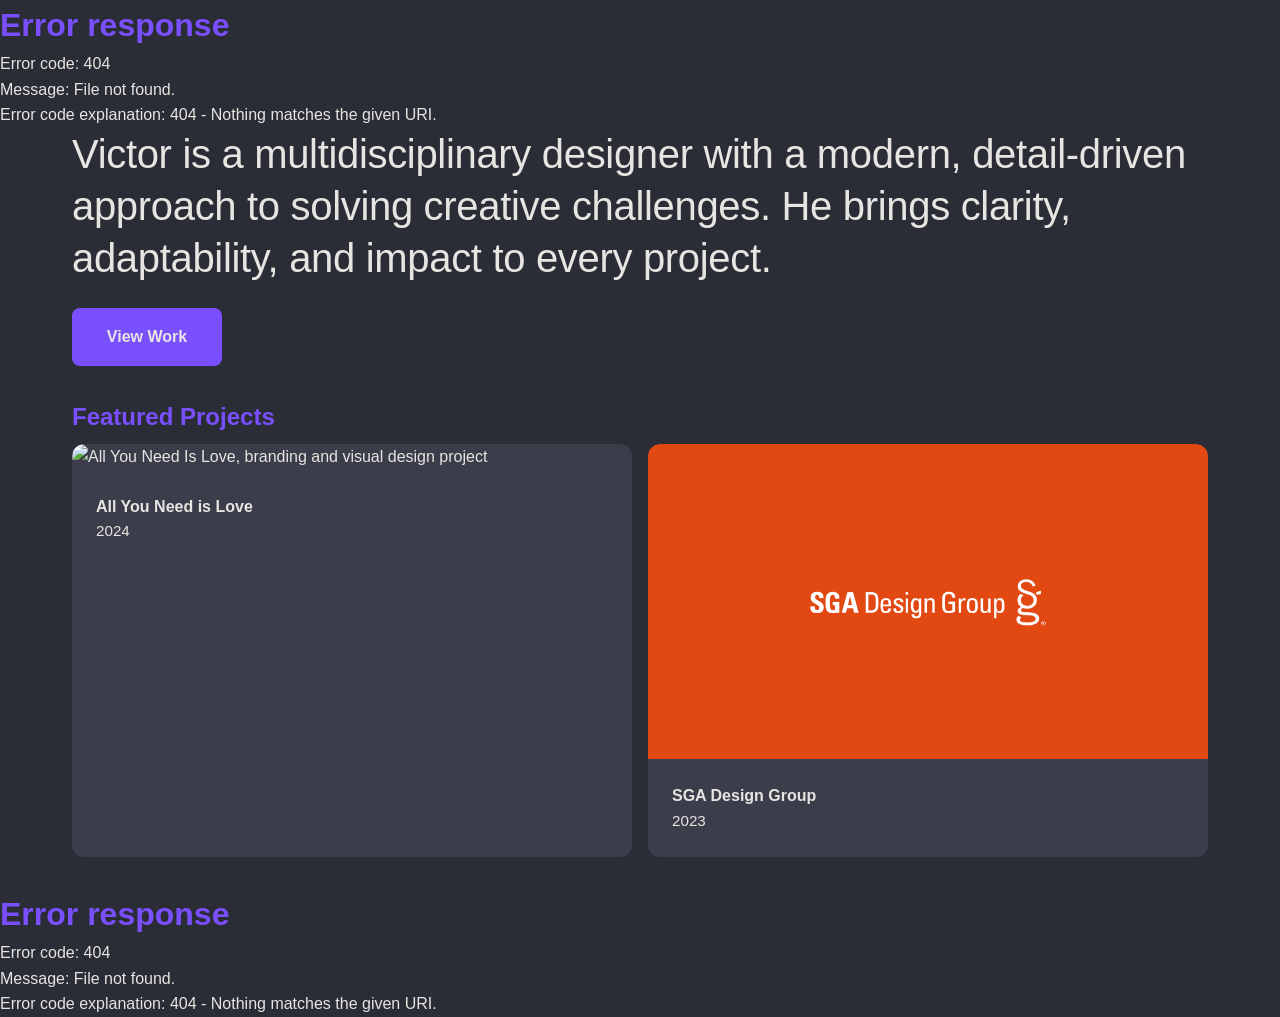
==== index.html @ 391f3556 "Uploading Website Files adding all currently existing items" ====
<!DOCTYPE html>
<html lang="en">
  <head>
    <meta charset="UTF-8" />
    <meta name="viewport" content="width=device-width, initial-scale=1.0" />

    <title>Victor Davalos - Home</title>
    <meta
      name="description"
      content="Portfolio of Victor Davalos, a multidisciplinary designer specializing in branding, web design, and visual storytelling. View selected projects and creative work."
    />

    <link rel="icon" href="images/victor-favicon.png" type="image/png" />

    <link rel="stylesheet" href="css/styles.css" />
    <link rel="stylesheet" href="fonts/general-sans.css" />

    <!-- Font Awesome -->
    <link
      rel="stylesheet"
      href="https://cdnjs.cloudflare.com/ajax/libs/font-awesome/6.5.0/css/all.min.css"
      xintegrity="sha512-..."
      crossorigin="anonymous"
      referrerpolicy="no-referrer"
    />

    <!-- Google tag (gtag.js) -->
    <script
      async
      src="https://www.googletagmanager.com/gtag/js?id=G-G0QV179QLV"
    ></script>
    <script>
      window.dataLayer = window.dataLayer || [];
      function gtag() {
        dataLayer.push(arguments);
      }
      gtag("js", new Date());

      gtag("config", "G-G0QV179QLV");
    </script>
  </head>

  <body>
    <div id="header"></div>
    <main>
      <section class="full-width bg-dark mb-4">
        <div class="container splash-content">
          <h1>
            Victor is a multidisciplinary designer with a modern, detail-driven
            approach to solving creative challenges. He brings clarity,
            adaptability, and impact to every project.
          </h1>
          <a href="work" class="splash-button">View Work</a>
        </div>
      </section>
      <section class="container mb-4">
        <h2 class="mb-1">Featured Projects</h2>

        <div class="projects-grid">
          <a href="all-you-need-is-love" class="project-card">
            <img
              src="images/Toyland Ball/toylandball thumbnail.png"
              alt="All You Need Is Love, branding and visual design project"
            />
            <div class="project-info">
              <h3>All You Need is Love</h3>
              <p>2024</p>
            </div>
          </a>
          <a href="sga-design-group" class="project-card">
            <img
              src="images/SGA-design-group/sga thumbnail.png"
              alt="SGA Design Group, brand identity and web design project"
            />
            <div class="project-info">
              <h3>SGA Design Group</h3>
              <p>2023</p>
            </div>
          </a>
        </div>
      </section>
    </main>

    <div id="footer"></div>
    <script src="script.js"></script>
  </body>
</html>
---- css/styles.css ----
/* ===================================
   CSS VARIABLES
   =================================== */
:root {
  --primary: #7a4fff;
  --charcoal: #2a2c36;
  --softnoir: #3b3d4a;
  --accent: #e6e5e1;
}

/* ===================================
   BASE STYLES
   =================================== */
* {
  margin: 0;
  padding: 0;
  box-sizing: border-box;
}

html {
  height: 100%;
  font-family: "General Sans", sans-serif;
  scroll-behavior: smooth;
}

body {
  min-height: 100vh;
  display: flex;
  flex-direction: column;
  background-color: var(--charcoal);
  color: var(--accent);
  line-height: 1.6;
  font-size: 16px;
}

body.no-scroll,
body.menu-open {
  height: 100%;
  overflow: hidden;
  width: 100%;
}

body.menu-open {
  background-color: var(--softnoir);
}

main {
  flex: 1;
}

/* ===================================
   TYPOGRAPHY
   =================================== */
h1 {
  font-size: 2em;
  color: var(--primary);
}

h2 {
  font-size: 1.5em;
  color: var(--primary);
  margin-bottom: 0.25rem;
}

h3 {
  font-size: 1em;
  font-weight: 600;
  color: var(--accent);
}

p {
  color: var(--accent);
}

ul {
  padding-left: 1.25rem;
}

li {
  margin-bottom: 0.5rem;
}

/* ===================================
   LAYOUT CONTAINERS
   =================================== */
.container {
  max-width: 1200px;
  width: 100%;
  padding: 0 2rem;
  margin: 0 auto;
}

.full-width {
  width: 100%;
  background-color: var(--charcoal);
  color: var(--accent);
}

/* ===================================
   ACCESSIBILITY
   =================================== */
a:focus-visible,
button:focus-visible {
  outline: 2px solid var(--primary);
  outline-offset: 2px;
}

/* ===================================
   NAVIGATION
   =================================== */
.site-nav {
  background-color: var(--charcoal);
  width: 100%;
  z-index: 1000;
}

.nav-container {
  max-width: 1200px;
  margin: 0 auto;
  padding: 1rem 2rem;
}

.nav-inner {
  display: flex;
  align-items: center;
  height: 64px;
  justify-content: space-between;
}

.site-title {
  display: flex;
  align-items: center;
  text-decoration: none;
  cursor: pointer;
}

.site-title a {
  color: inherit;
  text-decoration: none;
}

.site-title span {
  font-weight: 600;
  font-size: 1.25rem;
  margin-left: 0.75rem;
  line-height: 1;
  white-space: nowrap;
  color: var(--accent);
}

.site-logo {
  display: block;
  object-fit: contain;
  max-height: 32px;
  max-width: 265px;
  width: auto;
  height: auto;
}

.menu-toggle {
  position: relative;
  width: 36px;
  height: 24px;
  background: none;
  border: none;
  cursor: pointer;
  z-index: 1100;
  display: flex;
  align-items: center;
  justify-content: center;
  padding: 0;
  color: var(--accent);
  transform: translateY(-2px);
}

.menu-toggle span {
  display: block;
  position: absolute;
  width: 24px;
  height: 3px;
  background-color: var(--accent);
  border-radius: 3px;
  transition: all 0.3s ease;
  top: 50%;
  left: 50%;
  transform: translate(-50%, -50%);
}

.menu-toggle span::before,
.menu-toggle span::after {
  content: "";
  display: block;
  position: absolute;
  width: 24px;
  height: 3px;
  background-color: var(--accent);
  border-radius: 3px;
  transition: all 0.3s ease;
  left: 0;
}

.menu-toggle span::before {
  top: -8px;
}

.menu-toggle span::after {
  top: 8px;
}

.menu-toggle.active span {
  background-color: transparent;
}

.menu-toggle.active span::before {
  top: 0;
  transform: rotate(45deg);
}

.menu-toggle.active span::after {
  top: 0;
  transform: rotate(-45deg);
}

.menu {
  display: flex;
  position: fixed;
  top: 0;
  left: 0;
  width: 100vw;
  height: 100vh;
  background-color: var(--softnoir);
  flex-direction: column;
  align-items: center;
  justify-content: center;
  gap: 3rem;
  opacity: 0;
  pointer-events: none;
  transform: translateY(-20px);
  transition: transform 0.4s cubic-bezier(0.4, 0, 0.2, 1),
    opacity 0.4s cubic-bezier(0.4, 0, 0.2, 1);
  z-index: 999;
}

.menu.active {
  opacity: 1;
  pointer-events: auto;
  transform: translateY(0);
}

.menu.active .menu-list li {
  opacity: 1;
  transform: translateY(0);
  transition-delay: 0.15s;
}

.menu-list {
  display: flex;
  list-style: none;
  flex-direction: column;
  gap: 2rem;
  width: 100%;
  padding: 0 5rem;
  text-align: center;
  align-items: flex-start;
}

.menu-list li {
  width: 100%;
  border-bottom: 1px solid rgba(255, 255, 255, 0.1);
  padding-bottom: 0.5rem;
  opacity: 0;
  transform: translateY(10px);
  transition: opacity 0.3s ease, transform 0.3s ease;
}

.menu-list li a {
  display: block;
  width: 100%;
  color: var(--accent);
  font-size: 1.25rem;
  font-weight: 600;
  text-decoration: none;
  transition: color 0.2s ease;
}

.menu-list li a:hover,
.menu-list li a.active {
  color: var(--primary);
}

.menu-social {
  list-style: none;
  display: flex;
  gap: 1.5rem;
  padding: 0;
  margin: 0;
  justify-content: center;
}

.menu-social li a {
  color: var(--accent);
  font-size: 1.5rem;
  transition: color 0.2s ease, transform 0.2s ease;
}

.menu-social li a:hover {
  color: var(--primary);
  transform: scale(1.1);
}

.nav-divider {
  display: none;
}

/* ===================================
   SPLASH SECTION
   =================================== */
.splash-content {
  display: flex;
  flex-direction: column;
  justify-content: center;
}

.splash-content h1 {
  text-align: left;
  color: var(--accent);
  font-weight: 400;
  font-size: 1.5rem;
  line-height: 2rem;
}

.splash-content img {
  display: block;
  width: 100%;
  object-fit: cover;
  border-radius: 12px;
}

.splash-button {
  display: inline-block;
  margin-top: 1.5rem;
  padding: 1rem 1.5rem;
  background-color: var(--primary);
  color: var(--accent);
  font-size: 1rem;
  font-weight: 600;
  text-decoration: none;
  border: none;
  border-radius: 8px;
  cursor: pointer;
  width: 100%;
  max-width: 150px;
  text-align: center;
  transition: transform 0.3s ease, box-shadow 0.3s ease;
  outline: none;
}

.splash-button:hover {
  transform: translateY(-4px);
  box-shadow: 0 8px 20px rgba(0, 0, 0, 0.12);
}

.splash-button:focus-visible {
  outline: 2px solid var(--accent);
  outline-offset: 4px;
}

/* ===================================
   PROJECTS
   =================================== */
.projects-grid {
  display: grid;
  gap: 1rem;
  grid-template-columns: repeat(auto-fit, minmax(300px, 1fr));
  max-width: 1200px;
  margin: 0 auto;
}

.project-card {
  display: block;
  border-radius: 12px;
  background-color: var(--softnoir);
  transition: transform 0.3s ease, box-shadow 0.3s ease;
  overflow: hidden;
  height: 100%;
  text-decoration: none;
  color: inherit;
  outline: none;
}

.project-card:hover {
  transform: translateY(-6px);
  box-shadow: 0 0 0 2px var(--primary), 0 12px 24px rgba(0, 0, 0, 0.1);
}

.project-card:focus-visible {
  box-shadow: 0 0 0 2px var(--primary);
}

.project-card img {
  display: block;
  width: 100%;
  height: auto;
  border-radius: 12px 12px 0 0;
}

.project-card .project-info {
  padding: 1.5em;
}

.project-card h3 {
  color: var(--accent);
}

.project-card p {
  font-size: 0.95rem;
}

.project-card .project-link {
  display: inline-block;
  margin-top: 0.75rem;
  color: var(--primary);
  font-weight: 600;
  text-decoration: none;
  transition: all 0.2s ease-in-out;
}

.project-card .project-link:hover {
  text-decoration: underline;
  transform: translateX(2px);
}

/* ===================================
   WORK/JOB ENTRIES
   =================================== */
.job-container {
  margin-bottom: 1.5rem;
}

.job-container:last-child {
  margin-bottom: 0;
}

.work-entry {
  animation: fadeInUp 0.4s ease both;
}

.work-heading {
  display: flex;
  flex-direction: column;
  gap: 0.25rem;
}

.work-title {
  font-size: 2rem;
  font-weight: 600;
  letter-spacing: -0.5px;
  margin: 0;
}

.work-meta {
  font-size: 0.95rem;
  font-weight: 400;
  display: flex;
  gap: 0.5rem;
  align-items: center;
}

.separator {
  opacity: 0.6;
}

.work-line {
  width: 100%;
  height: 1px;
  background: var(--accent);
  margin: 1rem 0;
}

.work-description {
  font-size: 1rem;
  line-height: 1.75;
}

/* ===================================
   CONTACT
   =================================== */
.contact-link,
.contact-me a {
  color: var(--accent);
  text-decoration: none;
  transition: color 0.2s ease;
}

.contact-link:hover,
.contact-me a:hover {
  color: var(--primary);
}

/* ===================================
   IMAGE GRID & LIGHTBOX
   =================================== */
.image-grid {
  display: grid;
  grid-template-columns: 1fr;
  gap: 1.5rem;
}

.image-grid figure {
  background-color: var(--softnoir);
  border-radius: 12px;
  margin: 0;
  overflow: hidden;
  transition: transform 0.3s ease, box-shadow 0.3s ease;
  box-shadow: 0 4px 12px rgba(0, 0, 0, 0.06);
}

.image-grid figure:hover {
  transform: translateY(-6px);
  box-shadow: 0 0 0 2px var(--primary), 0 12px 24px rgba(0, 0, 0, 0.1);
}

.image-grid figure img {
  display: block;
  width: 100%;
  height: auto;
  background-color: var(--softnoir);
}

.image-grid figure figcaption {
  text-align: center;
  padding: 1em;
}

.image-grid:focus-visible {
  box-shadow: 0 0 0 2px var(--primary);
  border-radius: 12px;
}

.grid-title {
  margin-bottom: 0.75rem;
}

.lightbox {
  display: none;
  position: fixed;
  inset: 0;
  background-color: var(--softnoir);
  justify-content: center;
  align-items: center;
  z-index: 1000;
}

.lightbox-full {
  max-width: 90%;
  max-height: 90%;
  border-radius: 12px;
  animation: fadeIn 0.3s ease;
}

.lightbox-close {
  position: absolute;
  top: 2rem;
  right: 2rem;
  font-size: 2rem;
  color: white;
  cursor: pointer;
}

.lightbox-prev,
.lightbox-next {
  position: absolute;
  top: 50%;
  transform: translateY(-50%);
  font-size: 2.5rem;
  color: white;
  background: none;
  border: none;
  cursor: pointer;
  z-index: 1001;
  padding: 0 1rem;
  opacity: 0.8;
  transition: opacity 0.2s;
}

.lightbox-prev:hover,
.lightbox-next:hover {
  opacity: 1;
}

.lightbox-prev {
  left: 1rem;
}

.lightbox-next {
  right: 1rem;
}

/* ===================================
   FOOTER
   =================================== */
.site-footer {
  font-size: 0.9rem;
  color: var(--accent);
  background-color: var(--charcoal);
  border-top: 1px solid #000;
  padding: 2rem;
}

.footer-content {
  text-align: center;
}

/* ===================================
   SPACING UTILITIES
   =================================== */
.mt-0 {
  margin-top: 0;
}
.mb-0 {
  margin-bottom: 0;
}
.pt-0 {
  padding-top: 0;
}
.pb-0 {
  padding-bottom: 0;
}
.ml-0 {
  margin-left: 0;
}
.mr-0 {
  margin-right: 0;
}
.pl-0 {
  padding-left: 0;
}
.pr-0 {
  padding-right: 0;
}

.mt-1 {
  margin-top: 0.5rem;
}
.mb-1 {
  margin-bottom: 0.5rem;
}
.pt-1 {
  padding-top: 0.5rem;
}
.pb-1 {
  padding-bottom: 0.5rem;
}
.ml-1 {
  margin-left: 0.5rem;
}
.mr-1 {
  margin-right: 0.5rem;
}
.pl-1 {
  padding-left: 0.5rem;
}
.pr-1 {
  padding-right: 0.5rem;
}

.mt-2 {
  margin-top: 1rem;
}
.mb-2 {
  margin-bottom: 1rem;
}
.pt-2 {
  padding-top: 1rem;
}
.pb-2 {
  padding-bottom: 1rem;
}
.ml-2 {
  margin-left: 1rem;
}
.mr-2 {
  margin-right: 1rem;
}
.pl-2 {
  padding-left: 1rem;
}
.pr-2 {
  padding-right: 1rem;
}

.mt-3 {
  margin-top: 1.5rem;
}
.mb-3 {
  margin-bottom: 1.5rem;
}
.pt-3 {
  padding-top: 1.5rem;
}
.pb-3 {
  padding-bottom: 1.5rem;
}
.ml-3 {
  margin-left: 1.5rem;
}
.mr-3 {
  margin-right: 1.5rem;
}
.pl-3 {
  padding-left: 1.5rem;
}
.pr-3 {
  padding-right: 1.5rem;
}

.mt-4 {
  margin-top: 2rem;
}
.mb-4 {
  margin-bottom: 2rem;
}
.pt-4 {
  padding-top: 2rem;
}
.pb-4 {
  padding-bottom: 2rem;
}
.ml-4 {
  margin-left: 2rem;
}
.mr-4 {
  margin-right: 2rem;
}
.pl-4 {
  padding-left: 2rem;
}
.pr-4 {
  padding-right: 2rem;
}

.mt-5 {
  margin-top: 3rem;
}
.mb-5 {
  margin-bottom: 3rem;
}
.pt-5 {
  padding-top: 3rem;
}
.pb-5 {
  padding-bottom: 3rem;
}
.ml-5 {
  margin-left: 3rem;
}
.mr-5 {
  margin-right: 3rem;
}
.pl-5 {
  padding-left: 3rem;
}
.pr-5 {
  padding-right: 3rem;
}

.mt-6 {
  margin-top: 4rem;
}
.mb-6 {
  margin-bottom: 4rem;
}
.pt-6 {
  padding-top: 4rem;
}
.pb-6 {
  padding-bottom: 4rem;
}
.ml-6 {
  margin-left: 4rem;
}
.mr-6 {
  margin-right: 4rem;
}
.pl-6 {
  padding-left: 4rem;
}
.pr-6 {
  padding-right: 4rem;
}

/* ===================================
   ANIMATIONS
   =================================== */
@keyframes fadeIn {
  from {
    opacity: 0;
    transform: scale(0.98);
  }
  to {
    opacity: 1;
    transform: scale(1);
  }
}

@keyframes fadeInUp {
  from {
    opacity: 0;
    transform: translateY(10px);
  }
  to {
    opacity: 1;
    transform: translateY(0);
  }
}

/* ===================================
   MEDIA QUERIES - TABLET (640px+)
   =================================== */
@media (min-width: 640px) {
  .splash-content h1 {
    font-size: 2rem;
    line-height: 2.75rem;
  }

  .image-grid {
    grid-template-columns: repeat(2, 1fr);
  }

  .image-grid > :last-child:nth-child(odd) {
    grid-column: span 2;
  }
}

/* ===================================
   MEDIA QUERIES - DESKTOP (1024px+)
   =================================== */
@media (min-width: 1024px) {
  .menu-toggle {
    display: none;
  }

  .menu {
    display: flex !important;
    position: static;
    width: auto;
    height: auto;
    background-color: transparent;
    flex-direction: row;
    align-items: center;
    justify-content: flex-end;
    opacity: 1 !important;
    transform: none !important;
    gap: 2rem;
    padding: 0;
    pointer-events: auto;
  }

  .menu-list {
    flex-direction: row;
    gap: 1.5rem;
    width: auto;
    padding: 0;
    margin: 0;
    text-align: left;
    align-items: center;
    height: 40px;
  }

  .menu-list li {
    width: auto;
    border-bottom: none;
    padding-bottom: 0;
    opacity: 1 !important;
    transform: none !important;
  }

  .menu-list li a {
    width: auto;
    font-size: 1rem;
  }

  .menu-social {
    justify-content: flex-start;
    align-items: center;
  }

  .menu-social li {
    margin-bottom: 0;
  }

  .menu-social li a {
    font-size: 1.25rem;
  }

  .nav-divider {
    display: block;
    width: 2px;
    height: 24px;
    background-color: var(--softnoir);
  }

  .splash-content h1 {
    font-size: 2.5rem;
    line-height: 3.25rem;
    letter-spacing: -0.02rem;
  }
}

/* ===================================
   REDUCED MOTION
   =================================== */
@media (prefers-reduced-motion: reduce) {
  *,
  *::before,
  *::after {
    animation-duration: 0.01ms !important;
    animation-iteration-count: 1 !important;
    transition-duration: 0.01ms !important;
    scroll-behavior: auto !important;
  }
}
---- fonts/general-sans.css ----
/**
* @license
*
* Font Family: General Sans
* Designed by: Frode Helland
* URL: https://www.fontshare.com/fonts/general-sans
* © 2025 Indian Type Foundry
*
* General Sans Extralight 
* General Sans ExtralightItalic 
* General Sans Light 
* General Sans LightItalic 
* General Sans Regular 
* General Sans Italic 
* General Sans Medium 
* General Sans MediumItalic 
* General Sans Semibold 
* General Sans SemiboldItalic 
* General Sans Bold 
* General Sans BoldItalic 
* General Sans Variable (Variable font)
* General Sans VariableItalic (Variable font)

*
*/
@font-face {
  font-family: 'GeneralSans-Extralight';
  src: url('../fonts/GeneralSans-Extralight.woff2') format('woff2'),
       url('../fonts/GeneralSans-Extralight.woff') format('woff'),
       url('../fonts/GeneralSans-Extralight.ttf') format('truetype');
  font-weight: 200;
  font-display: swap;
  font-style: normal;
}
@font-face {
  font-family: 'GeneralSans-ExtralightItalic';
  src: url('../fonts/GeneralSans-ExtralightItalic.woff2') format('woff2'),
       url('../fonts/GeneralSans-ExtralightItalic.woff') format('woff'),
       url('../fonts/GeneralSans-ExtralightItalic.ttf') format('truetype');
  font-weight: 200;
  font-display: swap;
  font-style: italic;
}
@font-face {
  font-family: 'GeneralSans-Light';
  src: url('../fonts/GeneralSans-Light.woff2') format('woff2'),
       url('../fonts/GeneralSans-Light.woff') format('woff'),
       url('../fonts/GeneralSans-Light.ttf') format('truetype');
  font-weight: 300;
  font-display: swap;
  font-style: normal;
}
@font-face {
  font-family: 'GeneralSans-LightItalic';
  src: url('../fonts/GeneralSans-LightItalic.woff2') format('woff2'),
       url('../fonts/GeneralSans-LightItalic.woff') format('woff'),
       url('../fonts/GeneralSans-LightItalic.ttf') format('truetype');
  font-weight: 300;
  font-display: swap;
  font-style: italic;
}
@font-face {
  font-family: 'GeneralSans-Regular';
  src: url('../fonts/GeneralSans-Regular.woff2') format('woff2'),
       url('../fonts/GeneralSans-Regular.woff') format('woff'),
       url('../fonts/GeneralSans-Regular.ttf') format('truetype');
  font-weight: 400;
  font-display: swap;
  font-style: normal;
}
@font-face {
  font-family: 'GeneralSans-Italic';
  src: url('../fonts/GeneralSans-Italic.woff2') format('woff2'),
       url('../fonts/GeneralSans-Italic.woff') format('woff'),
       url('../fonts/GeneralSans-Italic.ttf') format('truetype');
  font-weight: 400;
  font-display: swap;
  font-style: italic;
}
@font-face {
  font-family: 'GeneralSans-Medium';
  src: url('../fonts/GeneralSans-Medium.woff2') format('woff2'),
       url('../fonts/GeneralSans-Medium.woff') format('woff'),
       url('../fonts/GeneralSans-Medium.ttf') format('truetype');
  font-weight: 500;
  font-display: swap;
  font-style: normal;
}
@font-face {
  font-family: 'GeneralSans-MediumItalic';
  src: url('../fonts/GeneralSans-MediumItalic.woff2') format('woff2'),
       url('../fonts/GeneralSans-MediumItalic.woff') format('woff'),
       url('../fonts/GeneralSans-MediumItalic.ttf') format('truetype');
  font-weight: 500;
  font-display: swap;
  font-style: italic;
}
@font-face {
  font-family: 'GeneralSans-Semibold';
  src: url('../fonts/GeneralSans-Semibold.woff2') format('woff2'),
       url('../fonts/GeneralSans-Semibold.woff') format('woff'),
       url('../fonts/GeneralSans-Semibold.ttf') format('truetype');
  font-weight: 600;
  font-display: swap;
  font-style: normal;
}
@font-face {
  font-family: 'GeneralSans-SemiboldItalic';
  src: url('../fonts/GeneralSans-SemiboldItalic.woff2') format('woff2'),
       url('../fonts/GeneralSans-SemiboldItalic.woff') format('woff'),
       url('../fonts/GeneralSans-SemiboldItalic.ttf') format('truetype');
  font-weight: 600;
  font-display: swap;
  font-style: italic;
}
@font-face {
  font-family: 'GeneralSans-Bold';
  src: url('../fonts/GeneralSans-Bold.woff2') format('woff2'),
       url('../fonts/GeneralSans-Bold.woff') format('woff'),
       url('../fonts/GeneralSans-Bold.ttf') format('truetype');
  font-weight: 700;
  font-display: swap;
  font-style: normal;
}
@font-face {
  font-family: 'GeneralSans-BoldItalic';
  src: url('../fonts/GeneralSans-BoldItalic.woff2') format('woff2'),
       url('../fonts/GeneralSans-BoldItalic.woff') format('woff'),
       url('../fonts/GeneralSans-BoldItalic.ttf') format('truetype');
  font-weight: 700;
  font-display: swap;
  font-style: italic;
}
/**
* This is a variable font
* You can control variable axes as shown below:
* font-variation-settings: wght 700.0;
*
* available axes:
'wght' (range from 200.0 to 700.0
*/
@font-face {
  font-family: 'GeneralSans-Variable';
  src: url('../fonts/GeneralSans-Variable.woff2') format('woff2'),
       url('../fonts/GeneralSans-Variable.woff') format('woff'),
       url('../fonts/GeneralSans-Variable.ttf') format('truetype');
  font-weight: 200 700;
  font-display: swap;
  font-style: normal;
}
/**
* This is a variable font
* You can control variable axes as shown below:
* font-variation-settings: wght 700.0;
*
* available axes:
'wght' (range from 200.0 to 700.0
*/
@font-face {
  font-family: 'GeneralSans-VariableItalic';
  src: url('../fonts/GeneralSans-VariableItalic.woff2') format('woff2'),
       url('../fonts/GeneralSans-VariableItalic.woff') format('woff'),
       url('../fonts/GeneralSans-VariableItalic.ttf') format('truetype');
  font-weight: 200 700;
  font-display: swap;
  font-style: italic;
}
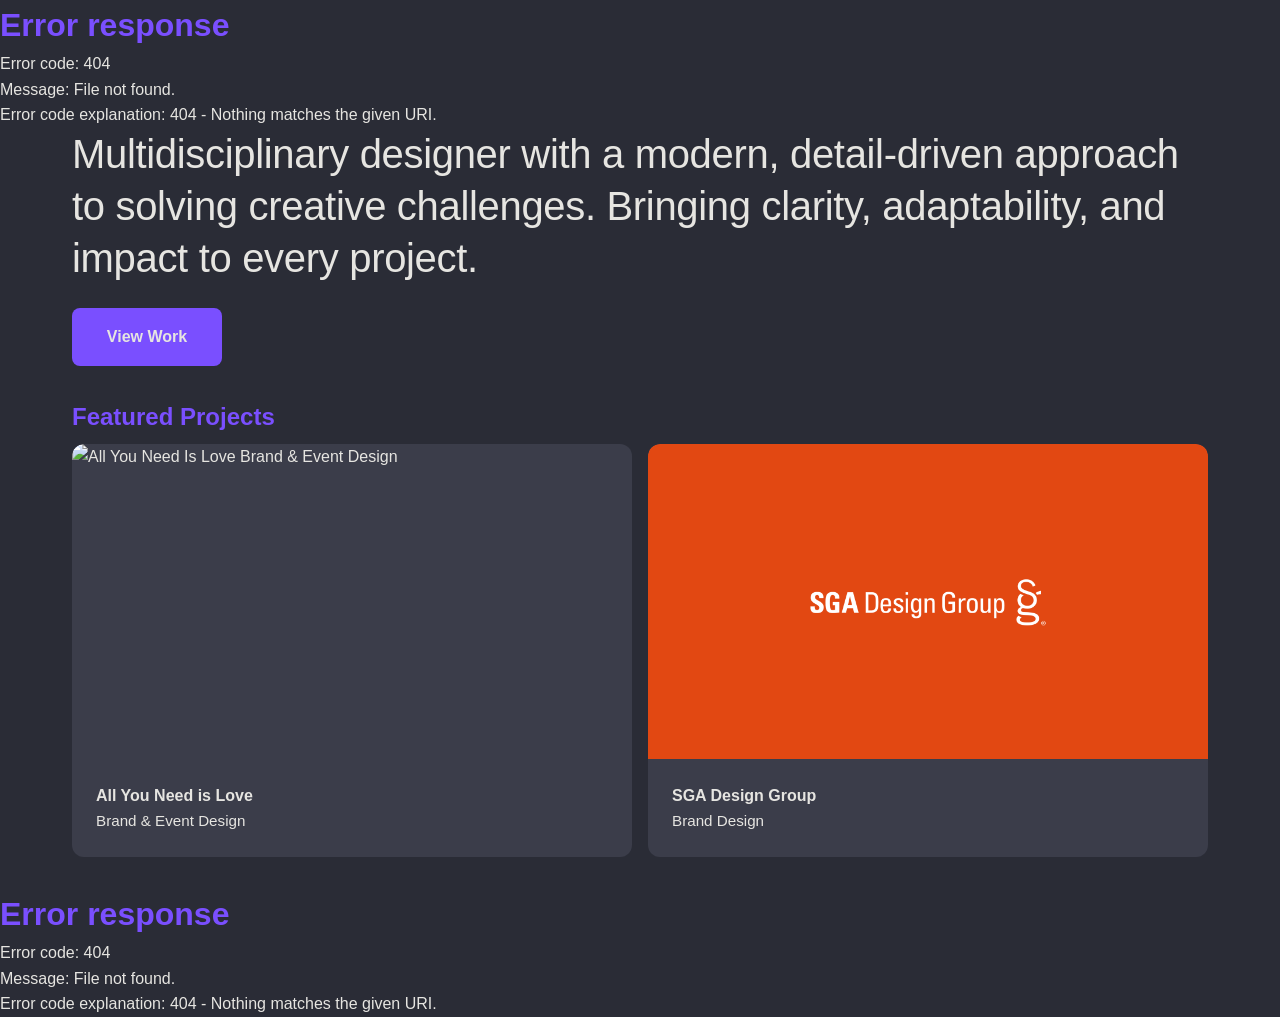
==== commit b9f3361c: "updated files" ====
--- a/index.html
+++ b/index.html
@@ -4,14 +4,29 @@
     <meta charset="UTF-8" />
     <meta name="viewport" content="width=device-width, initial-scale=1.0" />
 
-    <title>Victor Davalos - Home</title>
+    <title>Victor Davalos | Multidisciplinary Designer</title>
     <meta
       name="description"
-      content="Portfolio of Victor Davalos, a multidisciplinary designer specializing in branding, web design, and visual storytelling. View selected projects and creative work."
+      content="Victor is a multidisciplinary designer with a modern, detail-driven approach to solving creative challenges. He brings clarity, adaptability, and impact to every project."
     />
 
+    <!-- Open Graph -->
+    <meta
+      property="og:title"
+      content="Victor Davalos | Multidisciplinary Designer"
+    />
+    <meta
+      property="og:description"
+      content="Multidisciplinary designer with experience in print, digital, motion, and interactive media."
+    />
+    <meta property="og:image" content="images/og-image.png" />
+    <meta property="og:url" content="https://victordavalos.com" />
+    <meta property="og:type" content="website" />
+
+    <!-- Favicon -->
     <link rel="icon" href="images/victor-favicon.png" type="image/png" />
 
+    <!-- Stylesheets -->
     <link rel="stylesheet" href="css/styles.css" />
     <link rel="stylesheet" href="fonts/general-sans.css" />
 
@@ -19,12 +34,11 @@
     <link
       rel="stylesheet"
       href="https://cdnjs.cloudflare.com/ajax/libs/font-awesome/6.5.0/css/all.min.css"
-      xintegrity="sha512-..."
       crossorigin="anonymous"
       referrerpolicy="no-referrer"
     />
 
-    <!-- Google tag (gtag.js) -->
+    <!-- Google Analytics -->
     <script
       async
       src="https://www.googletagmanager.com/gtag/js?id=G-G0QV179QLV"
@@ -35,24 +49,25 @@
         dataLayer.push(arguments);
       }
       gtag("js", new Date());
-
       gtag("config", "G-G0QV179QLV");
     </script>
   </head>
 
   <body>
     <div id="header"></div>
+
     <main>
       <section class="full-width bg-dark mb-4">
         <div class="container splash-content">
           <h1>
-            Victor is a multidisciplinary designer with a modern, detail-driven
-            approach to solving creative challenges. He brings clarity,
-            adaptability, and impact to every project.
+            Multidisciplinary designer with a modern, detail-driven approach to
+            solving creative challenges. Bringing clarity, adaptability, and
+            impact to every project.
           </h1>
           <a href="work" class="splash-button">View Work</a>
         </div>
       </section>
+
       <section class="container mb-4">
         <h2 class="mb-1">Featured Projects</h2>
 
@@ -60,21 +75,28 @@
           <a href="all-you-need-is-love" class="project-card">
             <img
               src="images/Toyland Ball/toylandball thumbnail.png"
-              alt="All You Need Is Love, branding and visual design project"
+              alt="All You Need Is Love Brand & Event Design"
+              width="1920"
+              height="1080"
+              loading="lazy"
             />
             <div class="project-info">
               <h3>All You Need is Love</h3>
-              <p>2024</p>
+              <p>Brand & Event Design</p>
             </div>
           </a>
+
           <a href="sga-design-group" class="project-card">
             <img
               src="images/SGA-design-group/sga thumbnail.png"
-              alt="SGA Design Group, brand identity and web design project"
+              alt="SGA Design Group Brand Design"
+              width="1920"
+              height="1080"
+              loading="lazy"
             />
             <div class="project-info">
               <h3>SGA Design Group</h3>
-              <p>2023</p>
+              <p>Brand Design</p>
             </div>
           </a>
         </div>
--- a/css/styles.css
+++ b/css/styles.css
@@ -548,7 +548,7 @@
   background-color: var(--softnoir);
   justify-content: center;
   align-items: center;
-  z-index: 1000;
+  z-index: 1001;
 }
 
 .lightbox-full {
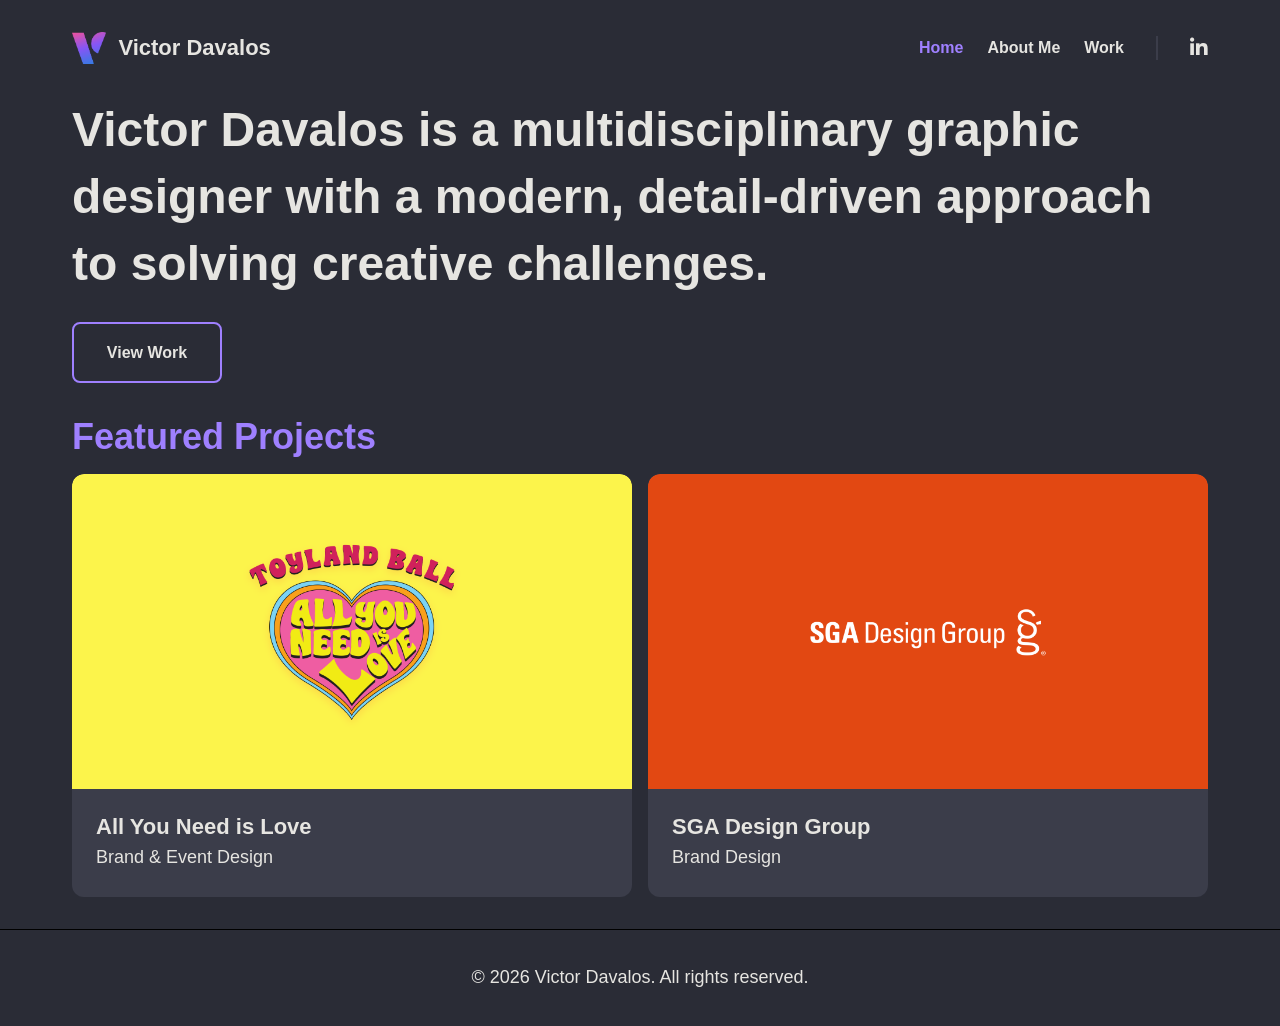
==== commit 2b086fae: "Minor name changes to ensure things work on local server" ====
--- a/index.html
+++ b/index.html
@@ -1,26 +1,32 @@
-<!DOCTYPE html>
+<!doctype html>
 <html lang="en">
   <head>
     <meta charset="UTF-8" />
     <meta name="viewport" content="width=device-width, initial-scale=1.0" />
 
-    <title>Victor Davalos | Multidisciplinary Designer</title>
+    <title>Victor Davalos – Multidisciplinary Graphic Designer</title>
     <meta
       name="description"
-      content="Victor is a multidisciplinary designer with a modern, detail-driven approach to solving creative challenges. He brings clarity, adaptability, and impact to every project."
+      content="Portfolio of Victor Davalos, a multidisciplinary graphic designer specializing in branding, web, motion, and interactive design."
     />
+
+    <!-- Canonical Linking -->
+    <link rel="canonical" href="https://victordavalos.com/" />
 
     <!-- Open Graph -->
     <meta
       property="og:title"
-      content="Victor Davalos | Multidisciplinary Designer"
+      content="Victor Davalos – Multidisciplinary Graphic Designer"
     />
     <meta
       property="og:description"
-      content="Multidisciplinary designer with experience in print, digital, motion, and interactive media."
+      content="Multidisciplinary graphic designer specializing in branding, web, motion, and interactive design."
     />
-    <meta property="og:image" content="images/og-image.png" />
-    <meta property="og:url" content="https://victordavalos.com" />
+    <meta
+      property="og:image"
+      content="https://victordavalos.com/images/og-image.png"
+    />
+    <meta property="og:url" content="https://victordavalos.com/" />
     <meta property="og:type" content="website" />
 
     <!-- Favicon -->
@@ -60,21 +66,20 @@
       <section class="full-width bg-dark mb-4">
         <div class="container splash-content">
           <h1>
-            Multidisciplinary designer with a modern, detail-driven approach to
-            solving creative challenges. Bringing clarity, adaptability, and
-            impact to every project.
+            Victor Davalos is a multidisciplinary graphic designer with a
+            modern, detail-driven approach to solving creative challenges.
           </h1>
-          <a href="work" class="splash-button">View Work</a>
+          <a href="work.html" class="splash-button">View Work</a>
         </div>
       </section>
 
       <section class="container mb-4">
-        <h2 class="mb-1">Featured Projects</h2>
+        <h2 class="mb-2">Featured Projects</h2>
 
         <div class="projects-grid">
-          <a href="all-you-need-is-love" class="project-card">
+          <a href="all-you-need-is-love.html" class="project-card">
             <img
-              src="images/Toyland Ball/toylandball thumbnail.png"
+              src="images/toyland-ball/toylandball thumbnail.png"
               alt="All You Need Is Love Brand & Event Design"
               width="1920"
               height="1080"
@@ -86,7 +91,7 @@
             </div>
           </a>
 
-          <a href="sga-design-group" class="project-card">
+          <a href="sga-design-group.html" class="project-card">
             <img
               src="images/SGA-design-group/sga thumbnail.png"
               alt="SGA Design Group Brand Design"
--- a/css/styles.css
+++ b/css/styles.css
@@ -2,7 +2,7 @@
    CSS VARIABLES
    =================================== */
 :root {
-  --primary: #7a4fff;
+  --primary: #9f80ff;
   --charcoal: #2a2c36;
   --softnoir: #3b3d4a;
   --accent: #e6e5e1;
@@ -19,6 +19,7 @@
 
 html {
   height: 100%;
+  font-size: 16px;
   font-family: "General Sans", sans-serif;
   scroll-behavior: smooth;
 }
@@ -30,7 +31,6 @@
   background-color: var(--charcoal);
   color: var(--accent);
   line-height: 1.6;
-  font-size: 16px;
 }
 
 body.no-scroll,
@@ -52,23 +52,35 @@
    TYPOGRAPHY
    =================================== */
 h1 {
-  font-size: 2em;
+  font-size: clamp(2.125rem, 1.8333rem + 1.5556vw, 3rem);
+  line-height: 1.4;
+  font-weight: 600;
   color: var(--primary);
 }
 
 h2 {
-  font-size: 1.5em;
+  font-size: clamp(1.75rem, 1.576rem + 0.87vw, 2.25rem);
+  line-height: 1.2;
   color: var(--primary);
+  font-weight: 600;
   margin-bottom: 0.25rem;
 }
 
 h3 {
-  font-size: 1em;
+  font-size: clamp(1.25rem, 1.2083rem + 0.2222vw, 1.375rem);
+  line-height: 1.3;
   font-weight: 600;
   color: var(--accent);
 }
 
+h4 {
+  font-size: clamp(1.125rem, 1.038rem + 0.435vw, 1.375rem);
+  line-height: 1.4;
+}
+
 p {
+  font-size: clamp(1rem, 0.957rem + 0.217vw, 1.125rem);
+  line-height: 1.75em;
   color: var(--accent);
 }
 
@@ -141,7 +153,7 @@
 
 .site-title span {
   font-weight: 600;
-  font-size: 1.25rem;
+  font-size: clamp(1.125rem, 1.038rem + 0.435vw, 1.375rem);
   margin-left: 0.75rem;
   line-height: 1;
   white-space: nowrap;
@@ -236,7 +248,8 @@
   opacity: 0;
   pointer-events: none;
   transform: translateY(-20px);
-  transition: transform 0.4s cubic-bezier(0.4, 0, 0.2, 1),
+  transition:
+    transform 0.4s cubic-bezier(0.4, 0, 0.2, 1),
     opacity 0.4s cubic-bezier(0.4, 0, 0.2, 1);
   z-index: 999;
 }
@@ -270,14 +283,15 @@
   padding-bottom: 0.5rem;
   opacity: 0;
   transform: translateY(10px);
-  transition: opacity 0.3s ease, transform 0.3s ease;
+  transition:
+    opacity 0.3s ease,
+    transform 0.3s ease;
 }
 
 .menu-list li a {
   display: block;
   width: 100%;
   color: var(--accent);
-  font-size: 1.25rem;
   font-weight: 600;
   text-decoration: none;
   transition: color 0.2s ease;
@@ -299,8 +313,9 @@
 
 .menu-social li a {
   color: var(--accent);
-  font-size: 1.5rem;
-  transition: color 0.2s ease, transform 0.2s ease;
+  transition:
+    color 0.2s ease,
+    transform 0.2s ease;
 }
 
 .menu-social li a:hover {
@@ -322,11 +337,7 @@
 }
 
 .splash-content h1 {
-  text-align: left;
-  color: var(--accent);
-  font-weight: 400;
-  font-size: 1.5rem;
-  line-height: 2rem;
+  color: var(--accent);
 }
 
 .splash-content img {
@@ -340,9 +351,7 @@
   display: inline-block;
   margin-top: 1.5rem;
   padding: 1rem 1.5rem;
-  background-color: var(--primary);
-  color: var(--accent);
-  font-size: 1rem;
+  color: var(--accent);
   font-weight: 600;
   text-decoration: none;
   border: none;
@@ -351,11 +360,16 @@
   width: 100%;
   max-width: 150px;
   text-align: center;
-  transition: transform 0.3s ease, box-shadow 0.3s ease;
-  outline: none;
+  transition:
+    transform 0.25s ease,
+    box-shadow 0.25s ease,
+    opacity 0.2s ease;
+  border: 2px solid var(--primary);
 }
 
 .splash-button:hover {
+  color: var(--accent);
+  opacity: 0.85;
   transform: translateY(-4px);
   box-shadow: 0 8px 20px rgba(0, 0, 0, 0.12);
 }
@@ -380,7 +394,9 @@
   display: block;
   border-radius: 12px;
   background-color: var(--softnoir);
-  transition: transform 0.3s ease, box-shadow 0.3s ease;
+  transition:
+    transform 0.3s ease,
+    box-shadow 0.3s ease;
   overflow: hidden;
   height: 100%;
   text-decoration: none;
@@ -390,7 +406,9 @@
 
 .project-card:hover {
   transform: translateY(-6px);
-  box-shadow: 0 0 0 2px var(--primary), 0 12px 24px rgba(0, 0, 0, 0.1);
+  box-shadow:
+    0 0 0 2px var(--primary),
+    0 12px 24px rgba(0, 0, 0, 0.1);
 }
 
 .project-card:focus-visible {
@@ -410,10 +428,6 @@
 
 .project-card h3 {
   color: var(--accent);
-}
-
-.project-card p {
-  font-size: 0.95rem;
 }
 
 .project-card .project-link {
@@ -452,14 +466,12 @@
 }
 
 .work-title {
-  font-size: 2rem;
   font-weight: 600;
   letter-spacing: -0.5px;
   margin: 0;
 }
 
 .work-meta {
-  font-size: 0.95rem;
   font-weight: 400;
   display: flex;
   gap: 0.5rem;
@@ -475,11 +487,6 @@
   height: 1px;
   background: var(--accent);
   margin: 1rem 0;
-}
-
-.work-description {
-  font-size: 1rem;
-  line-height: 1.75;
 }
 
 /* ===================================
@@ -511,13 +518,17 @@
   border-radius: 12px;
   margin: 0;
   overflow: hidden;
-  transition: transform 0.3s ease, box-shadow 0.3s ease;
+  transition:
+    transform 0.3s ease,
+    box-shadow 0.3s ease;
   box-shadow: 0 4px 12px rgba(0, 0, 0, 0.06);
 }
 
 .image-grid figure:hover {
   transform: translateY(-6px);
-  box-shadow: 0 0 0 2px var(--primary), 0 12px 24px rgba(0, 0, 0, 0.1);
+  box-shadow:
+    0 0 0 2px var(--primary),
+    0 12px 24px rgba(0, 0, 0, 0.1);
 }
 
 .image-grid figure img {
@@ -548,7 +559,7 @@
   background-color: var(--softnoir);
   justify-content: center;
   align-items: center;
-  z-index: 1001;
+  z-index: 1200;
 }
 
 .lightbox-full {
@@ -562,7 +573,6 @@
   position: absolute;
   top: 2rem;
   right: 2rem;
-  font-size: 2rem;
   color: white;
   cursor: pointer;
 }
@@ -572,7 +582,6 @@
   position: absolute;
   top: 50%;
   transform: translateY(-50%);
-  font-size: 2.5rem;
   color: white;
   background: none;
   border: none;
@@ -600,7 +609,6 @@
    FOOTER
    =================================== */
 .site-footer {
-  font-size: 0.9rem;
   color: var(--accent);
   background-color: var(--charcoal);
   border-top: 1px solid #000;
@@ -818,11 +826,6 @@
    MEDIA QUERIES - TABLET (640px+)
    =================================== */
 @media (min-width: 640px) {
-  .splash-content h1 {
-    font-size: 2rem;
-    line-height: 2.75rem;
-  }
-
   .image-grid {
     grid-template-columns: repeat(2, 1fr);
   }
@@ -833,13 +836,14 @@
 }
 
 /* ===================================
-   MEDIA QUERIES - DESKTOP (1024px+)
+   MEDIA QUERIES – DESKTOP (1024px+)
    =================================== */
 @media (min-width: 1024px) {
+  /* Hide mobile menu toggle button */
   .menu-toggle {
     display: none;
   }
-
+  /* Show menu as horizontal flex container and force visibility */
   .menu {
     display: flex !important;
     position: static;
@@ -854,9 +858,11 @@
     gap: 2rem;
     padding: 0;
     pointer-events: auto;
-  }
-
+    visibility: visible;
+  }
+  /* Nav list styling */
   .menu-list {
+    display: flex;
     flex-direction: row;
     gap: 1.5rem;
     width: auto;
@@ -866,44 +872,54 @@
     align-items: center;
     height: 40px;
   }
-
+  /* Remove bottom border from menu items */
   .menu-list li {
     width: auto;
     border-bottom: none;
     padding-bottom: 0;
+    margin: 0;
     opacity: 1 !important;
     transform: none !important;
   }
-
+  /* Links font size and width */
   .menu-list li a {
     width: auto;
     font-size: 1rem;
   }
-
-  .menu-social {
-    justify-content: flex-start;
-    align-items: center;
-  }
-
-  .menu-social li {
-    margin-bottom: 0;
-  }
-
-  .menu-social li a {
-    font-size: 1.25rem;
-  }
-
+  .menu-list li a:hover,
+  .menu-list li a.active {
+    color: var(--primary);
+  }
+  /* Vertical divider between nav and social */
   .nav-divider {
     display: block;
     width: 2px;
     height: 24px;
     background-color: var(--softnoir);
   }
-
-  .splash-content h1 {
-    font-size: 2.5rem;
-    line-height: 3.25rem;
-    letter-spacing: -0.02rem;
+  /* Social icons container */
+  .menu-social {
+    display: flex;
+    flex-direction: row;
+    gap: 1.5rem;
+    margin: 0;
+    padding: 0;
+    justify-content: flex-start;
+    align-items: center;
+  }
+  .menu-social li {
+    margin-bottom: 0;
+  }
+  /* Social icons size */
+  .menu-social li a {
+    font-size: 1.25rem;
+  }
+  /* Align nav-inner children: logo left, nav + social right */
+  .nav-inner {
+    display: flex;
+    justify-content: space-between;
+    align-items: center;
+    height: 64px;
   }
 }
 
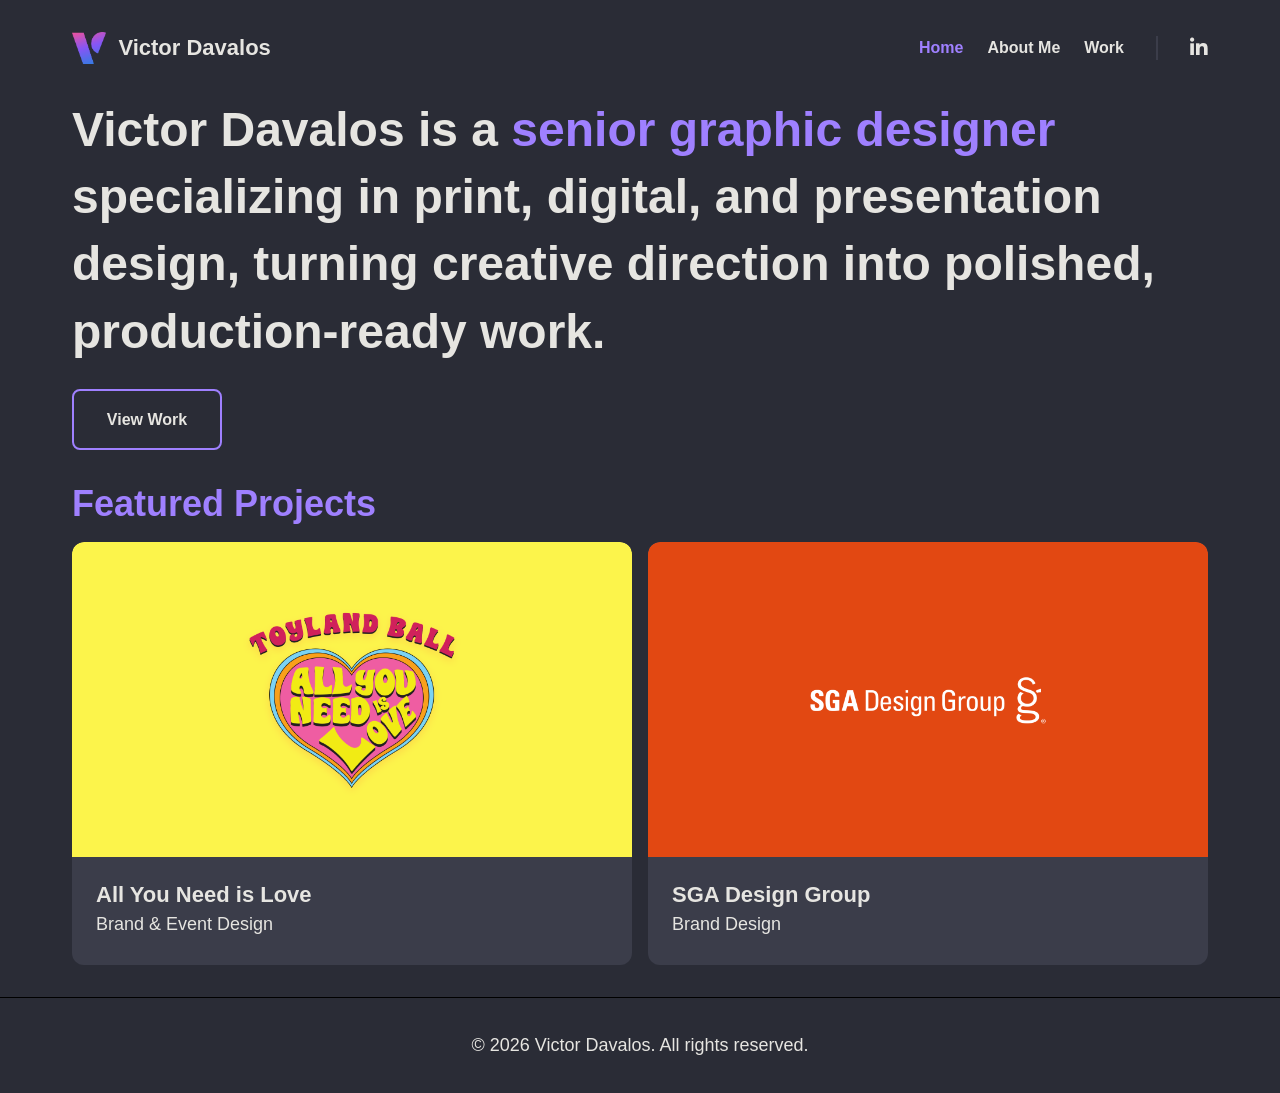
==== commit 307f900b: "changed about/hero to match resume wording. added minor styling. removed some SEO items" ====
--- a/index.html
+++ b/index.html
@@ -4,30 +4,14 @@
     <meta charset="UTF-8" />
     <meta name="viewport" content="width=device-width, initial-scale=1.0" />
 
-    <title>Victor Davalos – Multidisciplinary Graphic Designer</title>
+    <title>Victor Davalos, Senior Graphic Designer</title>
     <meta
       name="description"
-      content="Portfolio of Victor Davalos, a multidisciplinary graphic designer specializing in branding, web, motion, and interactive design."
+      content="Portfolio of Victor Davalos, a senior graphic designer specializing in print, digital, and presentation design for nonprofit and corporate clients."
     />
 
     <!-- Canonical Linking -->
     <link rel="canonical" href="https://victordavalos.com/" />
-
-    <!-- Open Graph -->
-    <meta
-      property="og:title"
-      content="Victor Davalos – Multidisciplinary Graphic Designer"
-    />
-    <meta
-      property="og:description"
-      content="Multidisciplinary graphic designer specializing in branding, web, motion, and interactive design."
-    />
-    <meta
-      property="og:image"
-      content="https://victordavalos.com/images/og-image.png"
-    />
-    <meta property="og:url" content="https://victordavalos.com/" />
-    <meta property="og:type" content="website" />
 
     <!-- Favicon -->
     <link rel="icon" href="images/victor-favicon.png" type="image/png" />
@@ -66,8 +50,10 @@
       <section class="full-width bg-dark mb-4">
         <div class="container splash-content">
           <h1>
-            Victor Davalos is a multidisciplinary graphic designer with a
-            modern, detail-driven approach to solving creative challenges.
+            Victor Davalos is a
+            <span class="accent-color"> senior graphic designer </span
+            >specializing in print, digital, and presentation design, turning
+            creative direction into polished, production-ready work.
           </h1>
           <a href="work.html" class="splash-button">View Work</a>
         </div>
--- a/css/styles.css
+++ b/css/styles.css
@@ -106,6 +106,14 @@
   width: 100%;
   background-color: var(--charcoal);
   color: var(--accent);
+}
+
+/* ===================================
+   Accent Colors
+   =================================== */
+
+.accent-color {
+  color: var(--primary);
 }
 
 /* ===================================
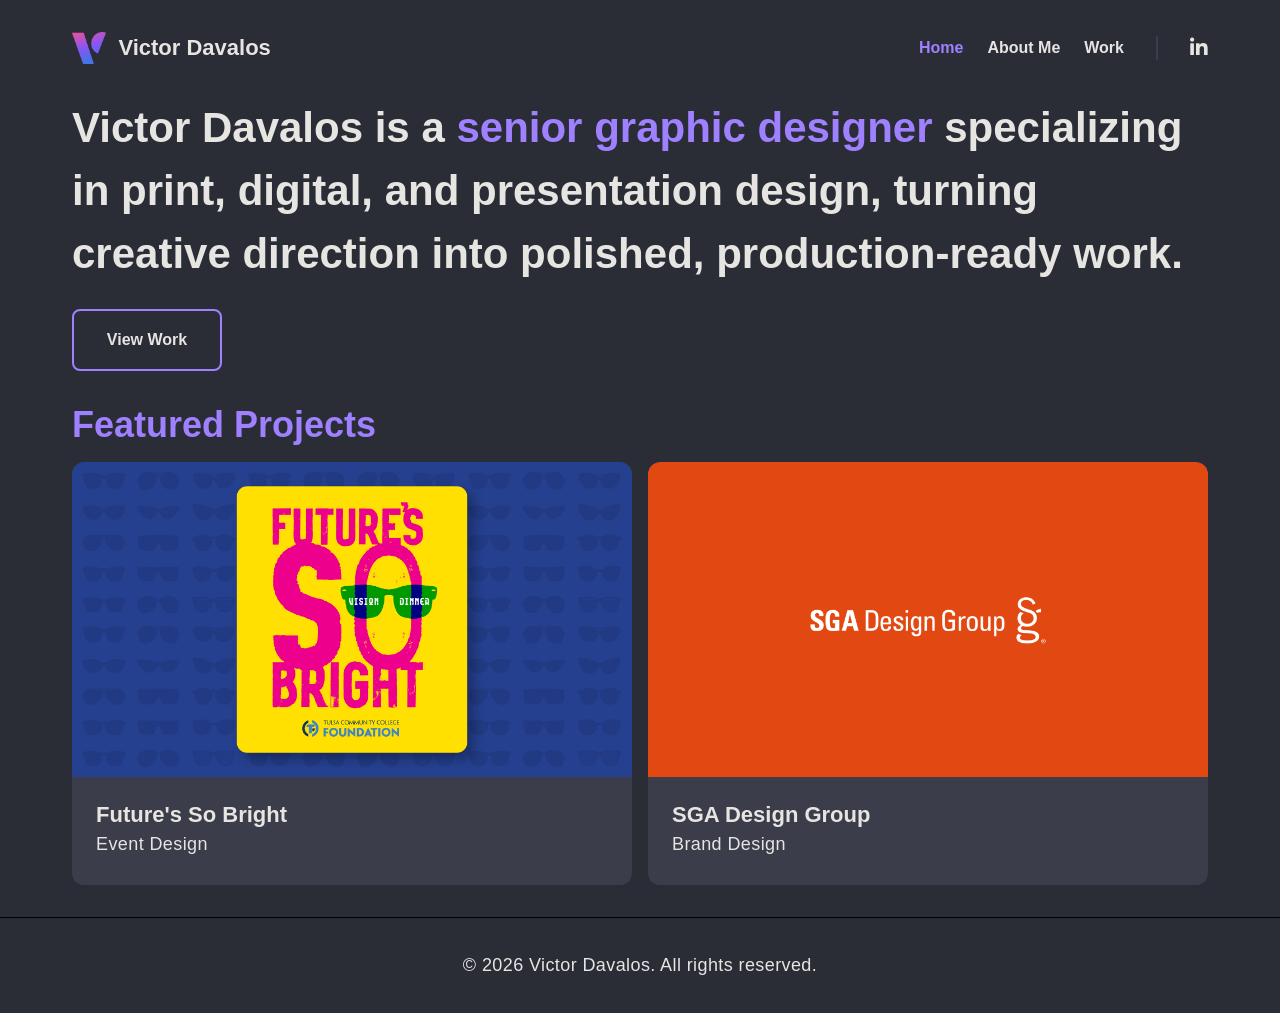
==== commit 1ba94b1d: "Added back to top button, changed featured project, fixed font clamp sizing, made all project grids " ====
--- a/index.html
+++ b/index.html
@@ -4,7 +4,7 @@
     <meta charset="UTF-8" />
     <meta name="viewport" content="width=device-width, initial-scale=1.0" />
 
-    <title>Victor Davalos, Senior Graphic Designer</title>
+    <title>Home — Victor Davalos, Senior Graphic Designer</title>
     <meta
       name="description"
       content="Portfolio of Victor Davalos, a senior graphic designer specializing in print, digital, and presentation design for nonprofit and corporate clients."
@@ -51,8 +51,8 @@
         <div class="container splash-content">
           <h1>
             Victor Davalos is a
-            <span class="accent-color"> senior graphic designer </span
-            >specializing in print, digital, and presentation design, turning
+            <span class="accent-color"> senior graphic designer </span>
+            specializing in print, digital, and presentation design, turning
             creative direction into polished, production-ready work.
           </h1>
           <a href="work.html" class="splash-button">View Work</a>
@@ -63,17 +63,17 @@
         <h2 class="mb-2">Featured Projects</h2>
 
         <div class="projects-grid">
-          <a href="all-you-need-is-love.html" class="project-card">
+          <a href="future-so-bright.html" class="project-card">
             <img
-              src="images/toyland-ball/toylandball thumbnail.png"
-              alt="All You Need Is Love Brand & Event Design"
+              src="images/future-so-bright/TCCF_FutureSoBright_Thumbnail.png"
+              alt="Future's So Bright Event Design"
               width="1920"
               height="1080"
               loading="lazy"
             />
             <div class="project-info">
-              <h3>All You Need is Love</h3>
-              <p>Brand & Event Design</p>
+              <h3>Future's So Bright</h3>
+              <p>Event Design</p>
             </div>
           </a>
 
--- a/css/styles.css
+++ b/css/styles.css
@@ -52,8 +52,8 @@
    TYPOGRAPHY
    =================================== */
 h1 {
-  font-size: clamp(2.125rem, 1.8333rem + 1.5556vw, 3rem);
-  line-height: 1.4;
+  font-size: clamp(1.75rem, 1.73vw + 1.328rem, 2.625rem);
+  line-height: 1.5;
   font-weight: 600;
   color: var(--primary);
 }
@@ -79,9 +79,14 @@
 }
 
 p {
-  font-size: clamp(1rem, 0.957rem + 0.217vw, 1.125rem);
+  font-size: clamp(1rem, 1.69rem + 0.25vw, 1.125rem);
+  letter-spacing: 0.025rem;
   line-height: 1.75em;
   color: var(--accent);
+}
+
+strong {
+  font-weight: 600;
 }
 
 ul {
@@ -453,6 +458,43 @@
 }
 
 /* ===================================
+   Back to Top Button
+   =================================== */
+#backToTop {
+  position: fixed;
+  bottom: 2rem;
+  right: 2rem;
+  width: 48px;
+  height: 48px;
+  border-radius: 50%;
+  border: none;
+  background: var(--primary, #222);
+  color: #fff;
+  display: flex;
+  align-items: center;
+  justify-content: center;
+  cursor: pointer;
+  opacity: 0;
+  visibility: hidden;
+  transform: translateY(10px);
+  transition:
+    opacity 0.3s ease,
+    transform 0.3s ease,
+    visibility 0.3s;
+  z-index: 999;
+}
+
+#backToTop.visible {
+  opacity: 1;
+  visibility: visible;
+  transform: translateY(0);
+}
+
+#backToTop:hover {
+  opacity: 0.85;
+}
+
+/* ===================================
    WORK/JOB ENTRIES
    =================================== */
 .job-container {
@@ -519,6 +561,10 @@
   display: grid;
   grid-template-columns: 1fr;
   gap: 1.5rem;
+}
+
+.image-grid.two-column {
+  grid-template-columns: repeat(2, 1fr);
 }
 
 .image-grid figure {
@@ -827,19 +873,6 @@
   to {
     opacity: 1;
     transform: translateY(0);
-  }
-}
-
-/* ===================================
-   MEDIA QUERIES - TABLET (640px+)
-   =================================== */
-@media (min-width: 640px) {
-  .image-grid {
-    grid-template-columns: repeat(2, 1fr);
-  }
-
-  .image-grid > :last-child:nth-child(odd) {
-    grid-column: span 2;
   }
 }
 
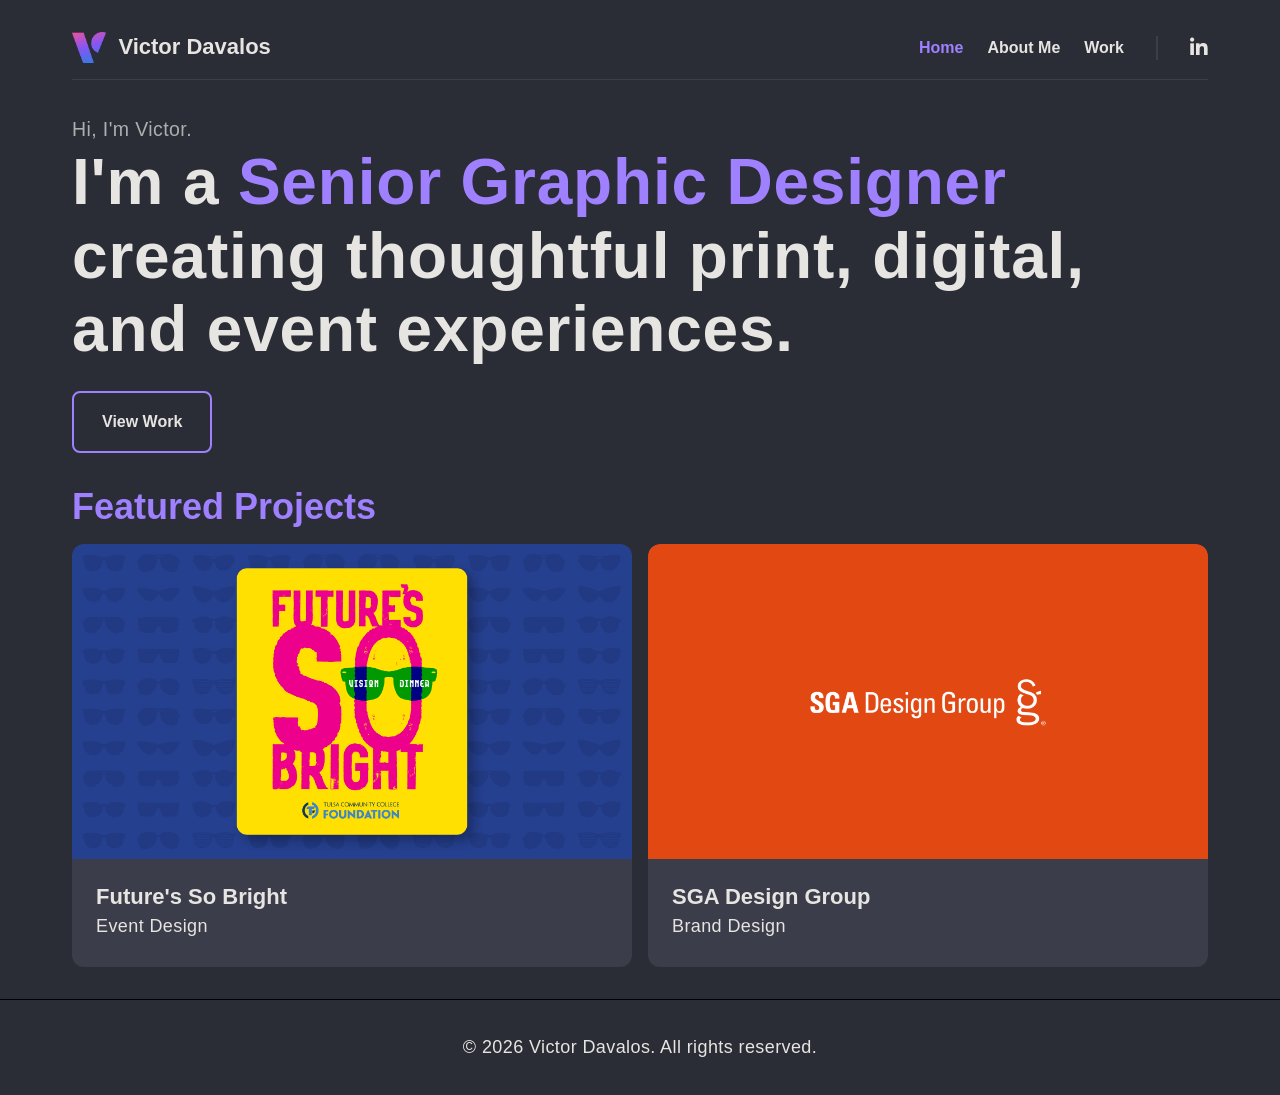
==== commit a8b211dd: "added hero to homepage, minor cleanup to project page for consistency, css clean up" ====
--- a/index.html
+++ b/index.html
@@ -47,14 +47,15 @@
     <div id="header"></div>
 
     <main>
-      <section class="full-width bg-dark mb-4">
+      <section class="mb-4">
         <div class="container splash-content">
-          <h1>
-            Victor Davalos is a
-            <span class="accent-color"> senior graphic designer </span>
-            specializing in print, digital, and presentation design, turning
-            creative direction into polished, production-ready work.
+          <p class="eyebrow">Hi, I'm Victor.</p>
+          <h1 class="mb-3">
+            I'm a
+            <span class="accent-color">Senior Graphic Designer</span>
+            creating thoughtful print, digital, and event experiences.
           </h1>
+
           <a href="work.html" class="splash-button">View Work</a>
         </div>
       </section>
--- a/css/styles.css
+++ b/css/styles.css
@@ -107,12 +107,6 @@
   margin: 0 auto;
 }
 
-.full-width {
-  width: 100%;
-  background-color: var(--charcoal);
-  color: var(--accent);
-}
-
 /* ===================================
    Accent Colors
    =================================== */
@@ -150,6 +144,7 @@
   align-items: center;
   height: 64px;
   justify-content: space-between;
+  border-bottom: 1px solid var(--softnoir);
 }
 
 .site-title {
@@ -343,53 +338,54 @@
 /* ===================================
    SPLASH SECTION
    =================================== */
+
 .splash-content {
   display: flex;
   flex-direction: column;
   justify-content: center;
 }
 
+.eyebrow {
+  font-size: clamp(0.95rem, 0.9rem + 0.4vw, 1.25rem);
+  font-weight: 500;
+  color: rgba(230, 229, 225, 0.7);
+}
+
 .splash-content h1 {
-  color: var(--accent);
-}
-
-.splash-content img {
-  display: block;
-  width: 100%;
-  object-fit: cover;
-  border-radius: 12px;
+  font-size: clamp(1.75rem, 1rem + 3.75vw, 4.75rem);
+  font-weight: 600;
+  line-height: 1.15;
+  letter-spacing: 0.05rem;
+  color: var(--accent);
+}
+
+.accent-color {
+  color: var(--primary);
 }
 
 .splash-button {
-  display: inline-block;
-  margin-top: 1.5rem;
-  padding: 1rem 1.5rem;
-  color: var(--accent);
+  display: inline-flex;
+  align-items: center;
+  justify-content: center;
+
+  width: fit-content;
+
+  padding: 1rem 1.75rem;
+
+  border: 2px solid var(--primary);
+  border-radius: 8px;
+
+  color: var(--accent);
+  text-decoration: none;
   font-weight: 600;
-  text-decoration: none;
-  border: none;
-  border-radius: 8px;
-  cursor: pointer;
-  width: 100%;
-  max-width: 150px;
-  text-align: center;
-  transition:
-    transform 0.25s ease,
-    box-shadow 0.25s ease,
-    opacity 0.2s ease;
-  border: 2px solid var(--primary);
+
+  transition: all 0.25s ease;
 }
 
 .splash-button:hover {
-  color: var(--accent);
-  opacity: 0.85;
   transform: translateY(-4px);
-  box-shadow: 0 8px 20px rgba(0, 0, 0, 0.12);
-}
-
-.splash-button:focus-visible {
-  outline: 2px solid var(--accent);
-  outline-offset: 4px;
+  background: var(--primary);
+  color: var(--charcoal);
 }
 
 /* ===================================
